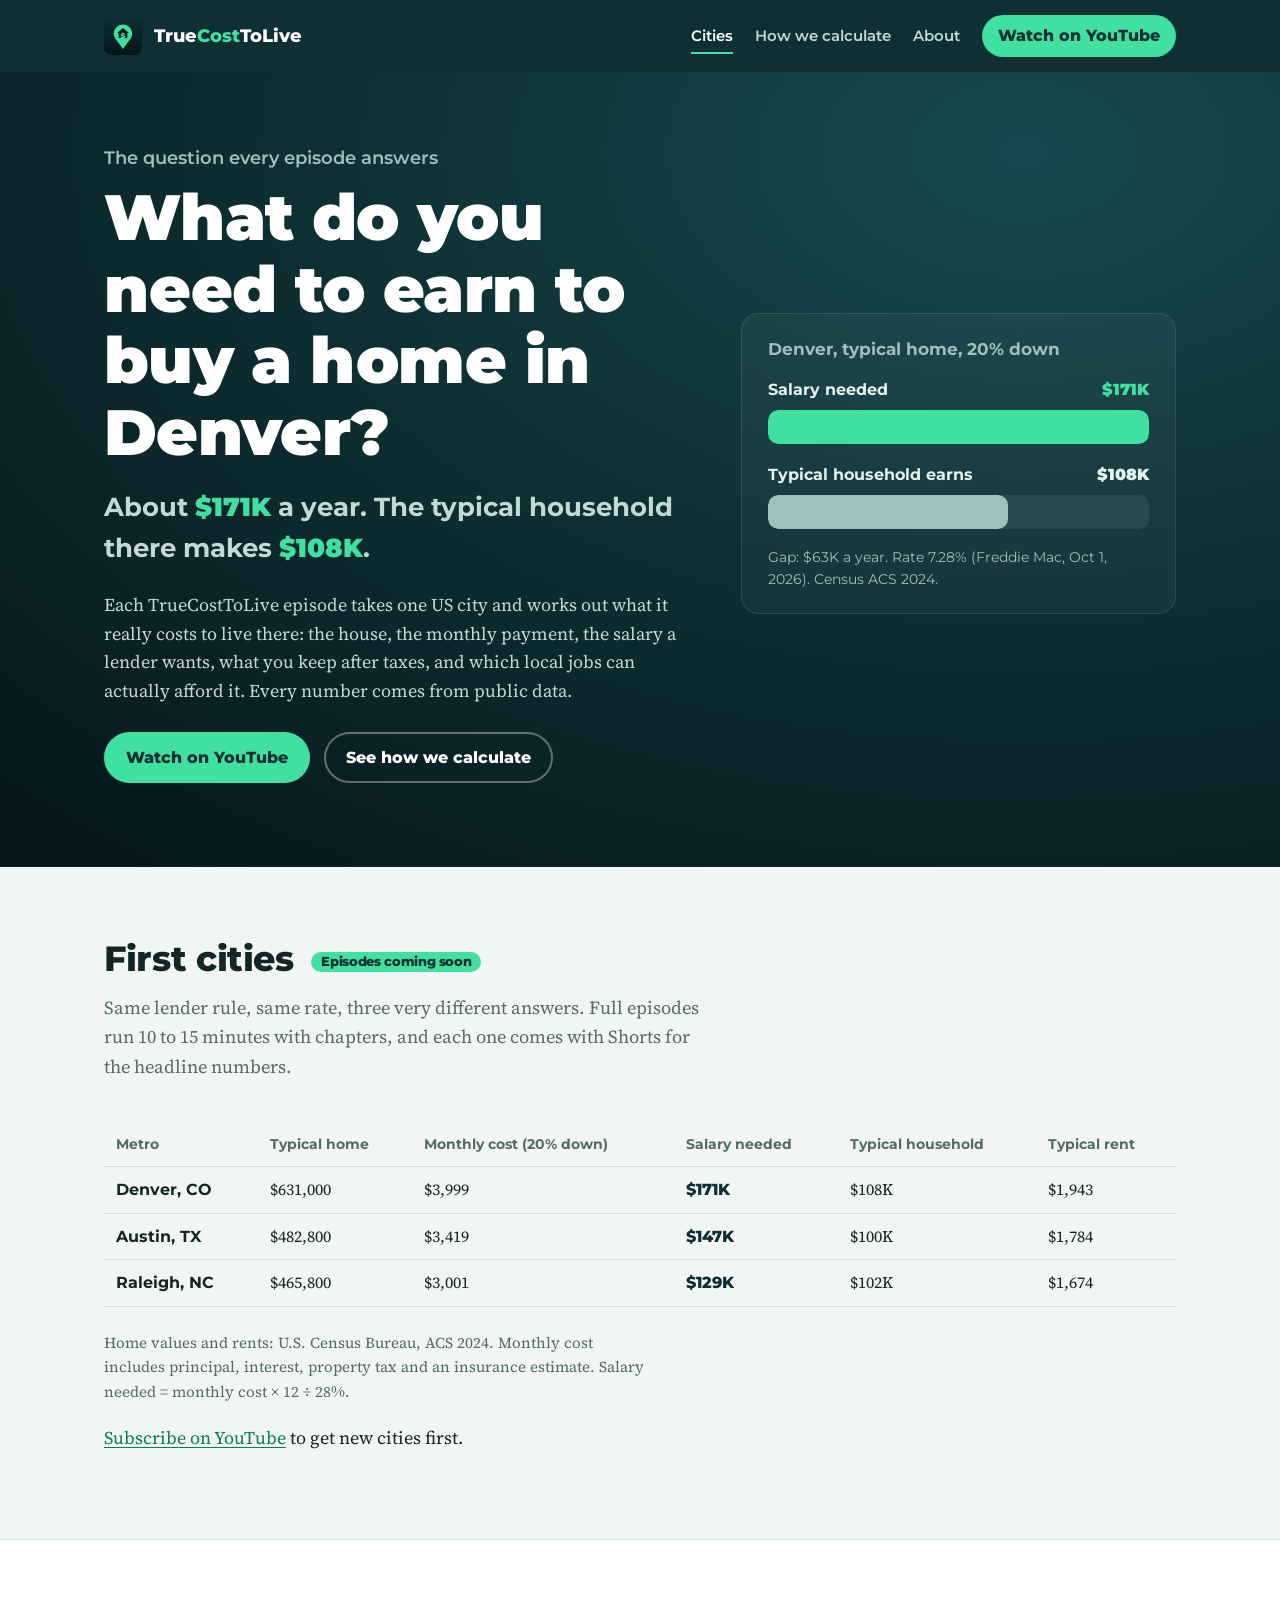
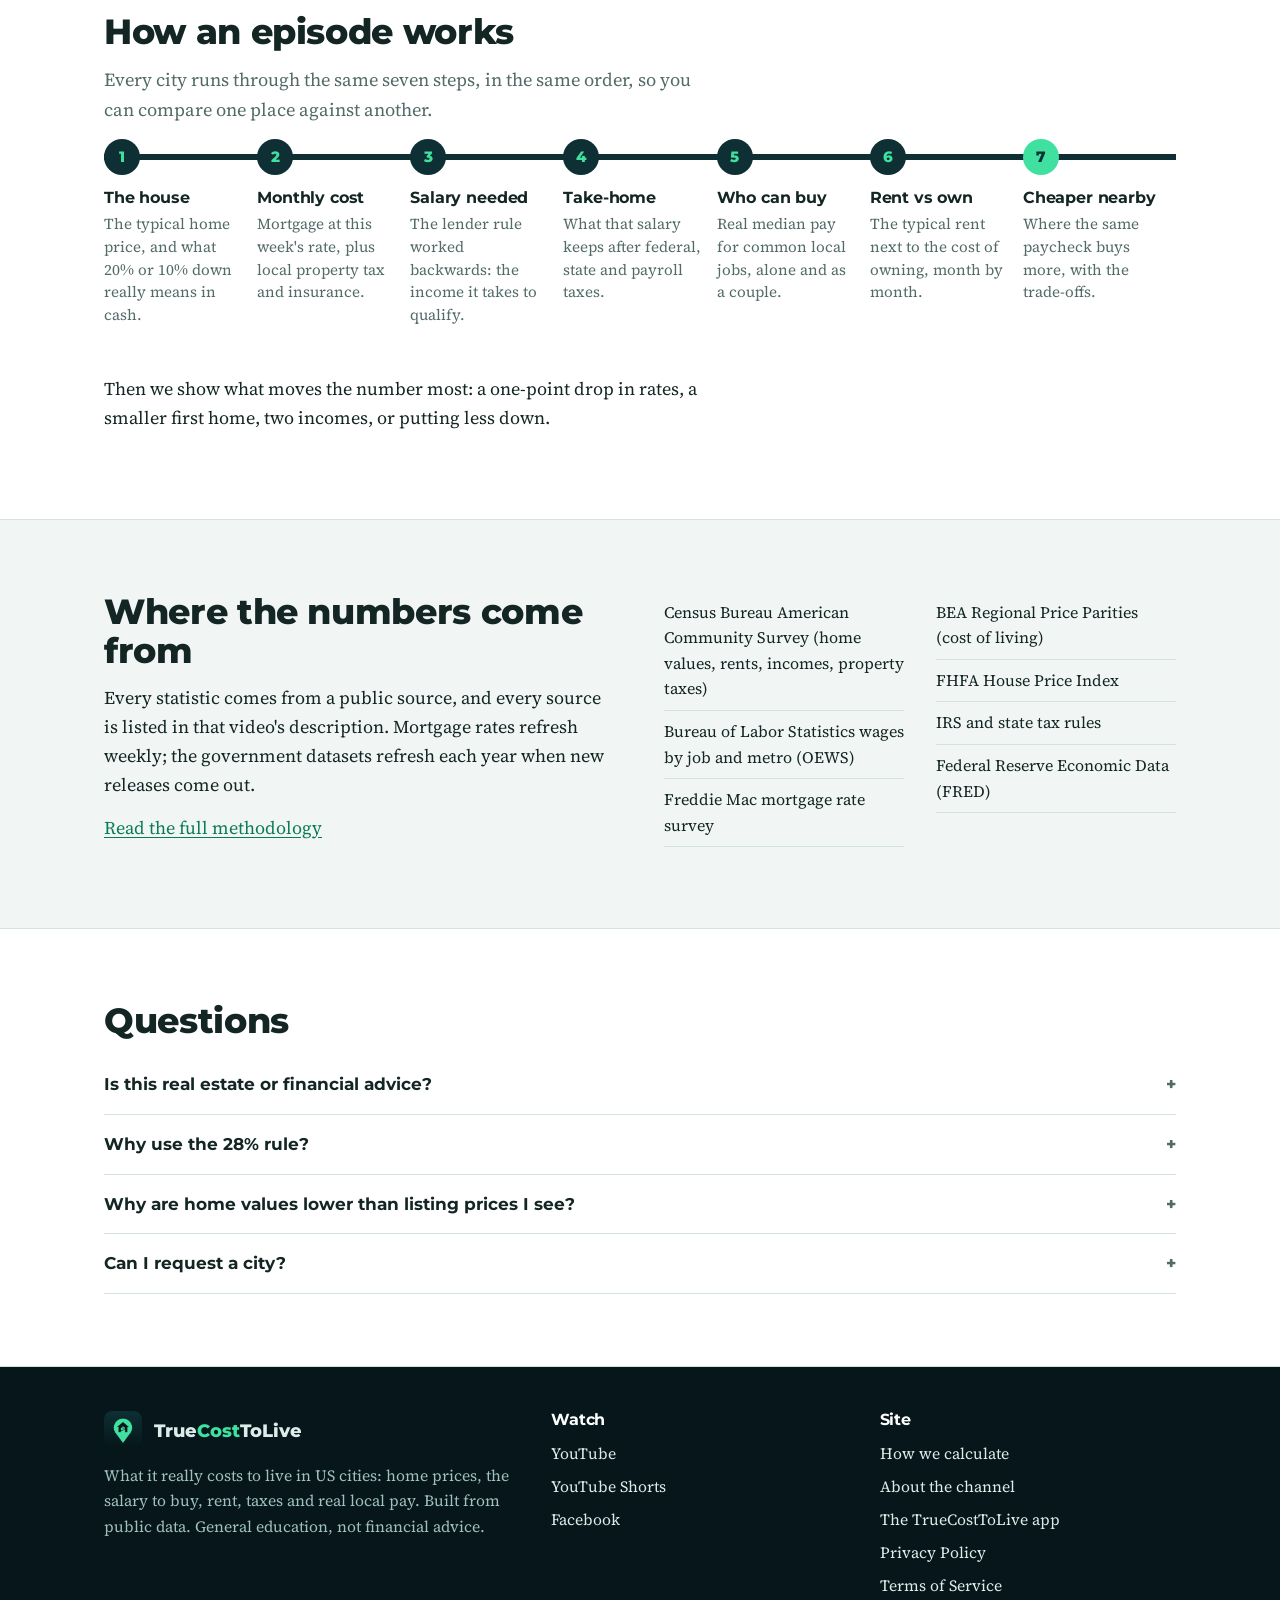
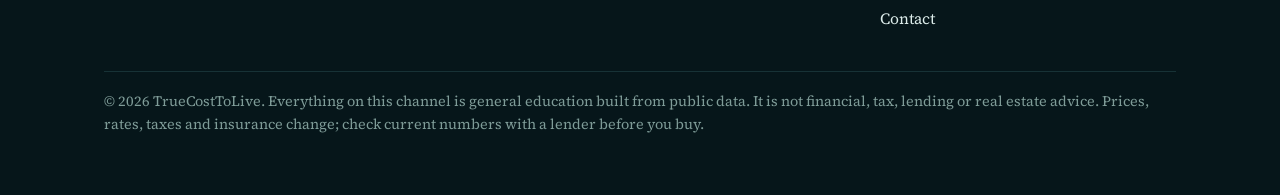
==== index.html @ 83a5be2e "page" ====
<!doctype html>
<html lang="en">
<head>
<meta charset="utf-8">
<meta name="viewport" content="width=device-width, initial-scale=1">
<title>TrueCostToLive: what it really costs to live there</title>
<meta name="description" content="The salary you need to buy a home, rent vs own, taxes and real local pay for US cities. Built from public data.">
<link rel="icon" href="favicon.ico" sizes="any">
<link rel="icon" type="image/png" sizes="32x32" href="assets/img/favicon-32.png">
<link rel="icon" type="image/png" sizes="512x512" href="assets/img/icon-512.png">
<link rel="apple-touch-icon" href="apple-touch-icon.png">
<meta name="theme-color" content="#0e3034">
<meta property="og:title" content="TrueCostToLive: what it really costs to live there">
<meta property="og:description" content="The salary you need to buy a home, rent vs own, taxes and real local pay for US cities. Built from public data.">
<meta property="og:image" content="https://tonydo2020.github.io/TrueCostToLive/assets/img/og-image.png">
<meta property="og:url" content="https://tonydo2020.github.io/TrueCostToLive/">
<meta property="og:type" content="website">
<meta name="twitter:card" content="summary_large_image">
<link rel="preconnect" href="https://fonts.googleapis.com">
<link rel="preconnect" href="https://fonts.gstatic.com" crossorigin>
<link href="https://fonts.googleapis.com/css2?family=Source+Serif+4:ital,opsz,wght@0,8..60,400;0,8..60,600;1,8..60,400&display=swap" rel="stylesheet">
<link rel="stylesheet" href="assets/site.css">
</head>
<body>
<a class="skip" href="#main">Skip to content</a>
<header class="site-head">
  <div class="wrap">
    <a class="brand" href="index.html"><img src="assets/img/icon-512.png" alt="" width="38" height="38"><span>True<b>Cost</b>ToLive</span></a>
    <nav class="nav" aria-label="Main"><a href="index.html" aria-current="page">Cities</a><a href="methodology.html">How we calculate</a><a href="about.html">About</a><a class="btn btn-gold" href="https://www.youtube.com/@truecosttolive">Watch on YouTube</a></nav>
  </div>
</header>
<main id="main">

<section class="hero">
  <div class="wrap">
    <div>
      <p class="ask">The question every episode answers</p>
      <h1>What do you need to earn to buy a home in Denver?</h1>
      <p class="answer">About <strong>$171K</strong> a year. The typical household there makes <strong>$108K</strong>.</p>
      <p>Each TrueCostToLive episode takes one US city and works out what it really costs to live there: the house, the monthly payment, the salary a lender wants, what you keep after taxes, and which local jobs can actually afford it. Every number comes from public data.</p>
      <div class="cta-row">
        <a class="btn btn-gold" href="https://www.youtube.com/@truecosttolive">Watch on YouTube</a>
        <a class="btn btn-ghost" href="methodology.html">See how we calculate</a>
      </div>
    </div>
    <div class="gap" role="img" aria-label="Bar chart: salary needed to buy the typical Denver home, $171,000, versus the typical household income, $108,000">
      <h2>Denver, typical home, 20% down</h2>
      <div class="row need"><div class="lab"><span>Salary needed</span><b>$171K</b></div><div class="track"><div class="fill"></div></div></div>
      <div class="row have"><div class="lab"><span>Typical household earns</span><b>$108K</b></div><div class="track"><div class="fill"></div></div></div>
      <p class="note-sm">Gap: $63K a year. Rate 7.28% (Freddie Mac, Oct 1, 2026). Census ACS 2024.</p>
    </div>
  </div>
</section>

<section class="section">
  <div class="wrap">
    <h2>First cities <span class="soon">Episodes coming soon</span></h2>
    <p class="lede">Same lender rule, same rate, three very different answers. Full episodes run 10 to 15 minutes with chapters, and each one comes with Shorts for the headline numbers.</p>
    <div class="cities">
      <table class="table">
        <tr><th>Metro</th><th>Typical home</th><th>Monthly cost (20% down)</th><th>Salary needed</th><th>Typical household</th><th>Typical rent</th></tr>
        <tr><td>Denver, CO</td><td>$631,000</td><td>$3,999</td><td class="big">$171K</td><td>$108K</td><td>$1,943</td></tr><tr><td>Austin, TX</td><td>$482,800</td><td>$3,419</td><td class="big">$147K</td><td>$100K</td><td>$1,784</td></tr><tr><td>Raleigh, NC</td><td>$465,800</td><td>$3,001</td><td class="big">$129K</td><td>$102K</td><td>$1,674</td></tr>
      </table>
    </div>
    <p style="font-size:0.95rem;color:var(--slate)">Home values and rents: U.S. Census Bureau, ACS 2024. Monthly cost includes principal, interest, property tax and an insurance estimate. Salary needed = monthly cost × 12 ÷ 28%.</p>
    <p style="margin-top:20px"><a href="https://www.youtube.com/@truecosttolive">Subscribe on YouTube</a> to get new cities first.</p>
  </div>
</section>

<section class="section alt">
  <div class="wrap">
    <h2>How an episode works</h2>
    <p class="lede">Every city runs through the same seven steps, in the same order, so you can compare one place against another.</p>
    <ol class="steps"><li><h3>The house</h3><p>The typical home price, and what 20% or 10% down really means in cash.</p></li><li><h3>Monthly cost</h3><p>Mortgage at this week's rate, plus local property tax and insurance.</p></li><li><h3>Salary needed</h3><p>The lender rule worked backwards: the income it takes to qualify.</p></li><li><h3>Take-home</h3><p>What that salary keeps after federal, state and payroll taxes.</p></li><li><h3>Who can buy</h3><p>Real median pay for common local jobs, alone and as a couple.</p></li><li><h3>Rent vs own</h3><p>The typical rent next to the cost of owning, month by month.</p></li><li><h3>Cheaper nearby</h3><p>Where the same paycheck buys more, with the trade-offs.</p></li></ol>
    <p style="margin-top:34px">Then we show what moves the number most: a one-point drop in rates, a smaller first home, two incomes, or putting less down.</p>
  </div>
</section>

<section class="section">
  <div class="wrap two">
    <div>
      <h2>Where the numbers come from</h2>
      <p>Every statistic comes from a public source, and every source is listed in that video's description. Mortgage rates refresh weekly; the government datasets refresh each year when new releases come out.</p>
      <p><a href="methodology.html">Read the full methodology</a></p>
    </div>
    <ul class="sources">
      <li>Census Bureau American Community Survey (home values, rents, incomes, property taxes)</li>
      <li>Bureau of Labor Statistics wages by job and metro (OEWS)</li>
      <li>Freddie Mac mortgage rate survey</li>
      <li>BEA Regional Price Parities (cost of living)</li>
      <li>FHFA House Price Index</li>
      <li>IRS and state tax rules</li>
      <li>Federal Reserve Economic Data (FRED)</li>
    </ul>
  </div>
</section>

<section class="section alt">
  <div class="wrap">
    <h2>Questions</h2>
    <details><summary>Is this real estate or financial advice?</summary><p>No. It's general education: one clear way to run the numbers for a typical home in a typical situation. Your price, rate, credit, debts and taxes will differ, so check current numbers with a lender before you buy.</p></details>
    <details><summary>Why use the 28% rule?</summary><p>Many lenders look for your housing payment to stay under about 28% of your gross income, and your total debts under about 36%. It's a common yardstick, not a law, and some loans allow more. We show the math so you can plug in your own number.</p></details>
    <details><summary>Why are home values lower than listing prices I see?</summary><p>The Census figure is the typical value owners report for all homes, not just the ones for sale right now, and it lags today's market a little. Homes listed today in hot areas often cost more, so treat our numbers as a floor.</p></details>
    <details><summary>Can I request a city?</summary><p>Yes. Comment the city you want and the job you'd use to buy there on any episode. We cover the largest US metros first and update every city each year.</p></details>
  </div>
</section>

</main>
<footer class="site-foot">
  <div class="wrap">
    <div>
      <a class="brand" href="index.html"><img src="assets/img/icon-512.png" alt="" width="38" height="38"><span>True<b>Cost</b>ToLive</span></a>
      <p style="margin-top:14px">What it really costs to live in US cities: home prices, the salary to buy, rent, taxes and real local pay. Built from public data. General education, not financial advice.</p>
    </div>
    <div>
      <h3>Watch</h3>
      <ul>
        <li><a href="https://www.youtube.com/@truecosttolive">YouTube</a></li>
        <li><a href="https://www.youtube.com/@truecosttolive/shorts">YouTube Shorts</a></li>
        <li><a href="https://www.facebook.com/truecosttolive">Facebook</a></li>
      </ul>
    </div>
    <div>
      <h3>Site</h3>
      <ul>
        <li><a href="methodology.html">How we calculate</a></li>
        <li><a href="about.html">About the channel</a></li>
        <li><a href="about.html#app">The TrueCostToLive app</a></li>
        <li><a href="privacy-policy.html">Privacy Policy</a></li>
        <li><a href="terms-of-service.html">Terms of Service</a></li>
        <li><a href="mailto:taleoftony@gmail.com">Contact</a></li>
      </ul>
    </div>
    <p class="fine">© 2026 TrueCostToLive. Everything on this channel is general education built from public data. It is not financial, tax, lending or real estate advice. Prices, rates, taxes and insurance change; check current numbers with a lender before you buy.</p>
  </div>
</footer>
</body>
</html>
---- assets/site.css ----
@font-face {
  font-family: "Montserrat";
  src: url("fonts/Montserrat.ttf") format("truetype");
  font-weight: 100 900;
  font-display: swap;
}

:root {
  --navy: #0e3034;          /* deep teal (kept the old variable names so the rules below read the same) */
  --navy-deep: #06161a;
  --gold: #40e0a0;          /* mint accent */
  --page: #f1f6f5;
  --ink: #142624;
  --slate: #536b68;
  --line: #d3e2df;
  --white: #ffffff;
  --display: "Montserrat", "Segoe UI", system-ui, sans-serif;
  --body: "Source Serif 4", Georgia, "Times New Roman", serif;
  --wrap: 1120px;
}

* { box-sizing: border-box; }
html { -webkit-text-size-adjust: 100%; }
body {
  margin: 0;
  background: var(--page);
  color: var(--ink);
  font-family: var(--body);
  font-size: 1.125rem;
  line-height: 1.6;
}
img { max-width: 100%; display: block; }
a { color: #0b7a57; text-underline-offset: 3px; }
a:hover { color: var(--navy); }
:focus-visible { outline: 3px solid var(--gold); outline-offset: 3px; border-radius: 4px; }

.wrap { max-width: var(--wrap); margin: 0 auto; padding: 0 24px; }
.skip { position: absolute; left: -999px; top: 0; background: var(--gold); color: var(--navy); padding: 10px 14px; z-index: 10; }
.skip:focus { left: 12px; top: 12px; }

h1, h2, h3, .display { font-family: var(--display); color: inherit; line-height: 1.12; letter-spacing: -0.01em; }
h1 { font-size: clamp(2.3rem, 5.2vw, 4rem); font-weight: 900; margin: 0 0 18px; }
h2 { font-size: clamp(1.6rem, 3vw, 2.2rem); font-weight: 800; margin: 0 0 14px; }
h3 { font-size: 1.15rem; font-weight: 700; margin: 0 0 6px; }
p { margin: 0 0 14px; max-width: 68ch; }

/* ---------- header ---------- */
.site-head { background: var(--navy); color: var(--white); }
.site-head .wrap { display: flex; align-items: center; gap: 28px; min-height: 72px; flex-wrap: wrap; }
.brand { display: flex; align-items: center; gap: 12px; text-decoration: none; color: var(--white); font-family: var(--display); font-weight: 800; font-size: 1.15rem; }
.brand img { width: 38px; height: 38px; }
.brand b { color: var(--gold); font-weight: 800; }
.nav { display: flex; gap: 22px; flex-wrap: wrap; margin-left: auto; align-items: center; font-family: var(--display); font-size: 0.95rem; font-weight: 600; }
.nav a { color: #c3d9d6; text-decoration: none; padding: 6px 0; }
.nav a:hover, .nav a[aria-current="page"] { color: var(--white); box-shadow: inset 0 -2px 0 var(--gold); }

.btn { display: inline-block; font-family: var(--display); font-weight: 800; font-size: 1rem; text-decoration: none; padding: 13px 22px; border-radius: 999px; }
.btn-gold { background: var(--gold); color: var(--navy); }
.btn-gold:hover { background: #6febbb; color: var(--navy); }
.btn-ghost { color: var(--white); box-shadow: inset 0 0 0 2px rgba(255, 255, 255, 0.35); }
.btn-ghost:hover { color: var(--white); box-shadow: inset 0 0 0 2px var(--gold); }
.nav .btn { padding: 8px 16px; color: var(--navy); }
.nav .btn:hover { box-shadow: none; color: var(--navy); }

/* ---------- hero ---------- */
.hero { background: radial-gradient(120% 120% at 80% 10%, #164a50 0%, var(--navy) 45%, var(--navy-deep) 100%); color: var(--white); padding: 72px 0 84px; overflow: hidden; }
.hero .wrap { display: grid; grid-template-columns: 1.15fr 0.85fr; gap: 48px; align-items: center; }
.hero .ask { font-family: var(--display); font-weight: 600; color: #9fc0bc; font-size: 1.1rem; margin-bottom: 10px; }
.hero h1 { color: var(--white); }
.answer { font-family: var(--display); font-size: clamp(1.25rem, 2.4vw, 1.6rem); font-weight: 700; margin: 0 0 22px; color: #e6f2f0; }
.answer strong { color: var(--gold); font-weight: 900; }
.hero p { color: #c3d9d6; }
.cta-row { display: flex; gap: 14px; flex-wrap: wrap; margin-top: 26px; }

/* hero chart: salary needed vs what the typical household earns */
.gap { background: rgba(255, 255, 255, 0.04); border: 1px solid rgba(255, 255, 255, 0.10); border-radius: 18px; padding: 26px 26px 22px; }
.gap h2 { font-size: 1.05rem; font-weight: 700; color: #9fc0bc; margin: 0 0 18px; letter-spacing: 0; }
.gap .row { margin-bottom: 18px; }
.gap .lab { display: flex; justify-content: space-between; font-family: var(--display); font-weight: 700; font-size: 0.98rem; color: #e6f2f0; margin-bottom: 8px; }
.gap .lab b { font-weight: 900; }
.gap .track { height: 34px; border-radius: 10px; background: rgba(255, 255, 255, 0.07); overflow: hidden; }
.gap .fill { height: 100%; border-radius: 10px; transform-origin: left; }
.gap .need .fill { background: var(--gold); width: 100%; }
.gap .have .fill { background: #9fc0bc; width: 63%; }
.gap .need .lab b { color: var(--gold); }
.gap .note-sm { font-family: var(--display); font-size: 0.85rem; color: #9fc0bc; margin: 6px 0 0; max-width: none; }
@media (prefers-reduced-motion: no-preference) {
  .gap .fill { animation: grow 900ms cubic-bezier(.2, .8, .2, 1) both; }
  .gap .have .fill { animation-delay: 150ms; }
  @keyframes grow { from { transform: scaleX(0.03); } to { transform: scaleX(1); } }
}

/* ---------- sections ---------- */
.section { padding: 72px 0; }
.section.alt { background: var(--white); border-top: 1px solid var(--line); border-bottom: 1px solid var(--line); }
.lede { color: var(--slate); font-size: 1.15rem; margin-bottom: 30px; }

.videos { display: grid; grid-template-columns: repeat(3, 1fr); gap: 26px; }
.video { text-decoration: none; color: var(--ink); }
.video .thumb { aspect-ratio: 16 / 9; border-radius: 12px; overflow: hidden; background: var(--navy); }
.video .thumb img { width: 100%; height: 100%; object-fit: cover; }
.video h3 { margin-top: 12px; font-size: 1.05rem; line-height: 1.3; }
.video:hover h3 { color: #0b7a57; }
.video .len { font-family: var(--display); font-size: 0.85rem; font-weight: 600; color: var(--slate); }

.steps { list-style: none; margin: 0; padding: 0; display: grid; grid-template-columns: repeat(7, 1fr); gap: 0; border-top: 6px solid var(--navy); }
.steps li { padding: 18px 14px 0 0; position: relative; }
.steps li::before { content: counter(step); counter-increment: step; display: grid; place-items: center; width: 36px; height: 36px; margin-top: -39px; margin-bottom: 14px; border-radius: 50%; background: var(--navy); color: var(--gold); font-family: var(--display); font-weight: 800; font-size: 0.95rem; }
.steps li:last-child::before { background: var(--gold); color: var(--navy); }
.steps { counter-reset: step; }
.steps h3 { font-size: 1rem; }
.steps p { font-size: 0.95rem; color: var(--slate); line-height: 1.5; }

.two { display: grid; grid-template-columns: 1fr 1fr; gap: 48px; }
.sources { margin: 0; padding: 0; list-style: none; columns: 2; column-gap: 32px; }
.sources li { break-inside: avoid; padding: 8px 0; border-bottom: 1px solid var(--line); font-size: 1rem; }

details { border-bottom: 1px solid var(--line); padding: 16px 0; }
summary { cursor: pointer; font-family: var(--display); font-weight: 700; font-size: 1.05rem; list-style: none; display: flex; justify-content: space-between; gap: 16px; }
summary::-webkit-details-marker { display: none; }
summary::after { content: "+"; font-weight: 800; color: var(--slate); }
details[open] summary::after { content: "–"; }
details p { margin: 12px 0 0; color: #2f4441; }

/* ---------- article pages (about, methodology, policies) ---------- */
.page-head { background: var(--navy); color: var(--white); padding: 56px 0 48px; }
.page-head h1 { color: var(--white); margin: 0; font-size: clamp(2rem, 4vw, 3rem); }
.page-head p { color: #c3d9d6; margin: 12px 0 0; }
.article { padding: 48px 0 72px; }
.article .wrap { max-width: 820px; }
.article h2 { font-size: 1.45rem; margin-top: 42px; }
.article h3 { margin-top: 26px; }
.article ul { padding-left: 22px; max-width: 68ch; }
.article li { margin-bottom: 6px; }
.updated { color: var(--slate); font-size: 0.95rem; }
.note { background: var(--white); border-left: 5px solid var(--gold); padding: 16px 20px; border-radius: 0 10px 10px 0; margin: 24px 0; }
.table { width: 100%; border-collapse: collapse; font-size: 1rem; margin: 12px 0 24px; }
.table th, .table td { text-align: left; padding: 10px 12px; border-bottom: 1px solid var(--line); vertical-align: top; }
.table th { font-family: var(--display); font-size: 0.9rem; font-weight: 700; color: var(--slate); }

.cities { overflow-x: auto; }
.cities .table td:first-child { font-family: var(--display); font-weight: 700; }
.cities .table td.big { font-family: var(--display); font-weight: 800; color: var(--navy); }
.soon { display: inline-block; font-family: var(--display); font-size: 0.8rem; font-weight: 800; color: var(--navy); background: var(--gold); border-radius: 999px; padding: 3px 10px; margin-left: 8px; vertical-align: middle; }

/* ---------- footer ---------- */
.site-foot { background: var(--navy-deep); color: #9fc0bc; padding: 44px 0; font-size: 0.98rem; }
.site-foot .wrap { display: grid; grid-template-columns: 1.4fr 1fr 1fr; gap: 32px; }
.site-foot a { color: #dcecea; text-decoration: none; }
.site-foot a:hover { color: var(--gold); }
.site-foot ul { list-style: none; margin: 0; padding: 0; }
.site-foot li { margin-bottom: 8px; }
.site-foot h3 { color: var(--white); font-size: 0.98rem; margin-bottom: 12px; }
.site-foot .fine { grid-column: 1 / -1; max-width: none; border-top: 1px solid #173236; padding-top: 18px; font-size: 0.9rem; color: #7f9c98; }

/* ---------- responsive ---------- */
@media (max-width: 920px) {
  .hero .wrap, .two { grid-template-columns: 1fr; }
  .gap { margin-top: 36px; }
  .videos { grid-template-columns: 1fr 1fr; }
  .steps { grid-template-columns: 1fr; border-top: 0; border-left: 6px solid var(--navy); padding-left: 22px; }
  .steps li { padding: 0 0 20px 0; }
  .steps li::before { position: absolute; left: -43px; top: -4px; margin: 0; }
  .sources { columns: 1; }
  .site-foot .wrap { grid-template-columns: 1fr 1fr; }
}
@media (max-width: 600px) {
  body { font-size: 1.06rem; }
  .nav { margin-left: 0; gap: 16px; }
  .site-head .wrap { padding-top: 12px; padding-bottom: 12px; }
  .videos { grid-template-columns: 1fr; }
  .site-foot .wrap { grid-template-columns: 1fr; }
  .hero { padding: 48px 0 60px; }
}
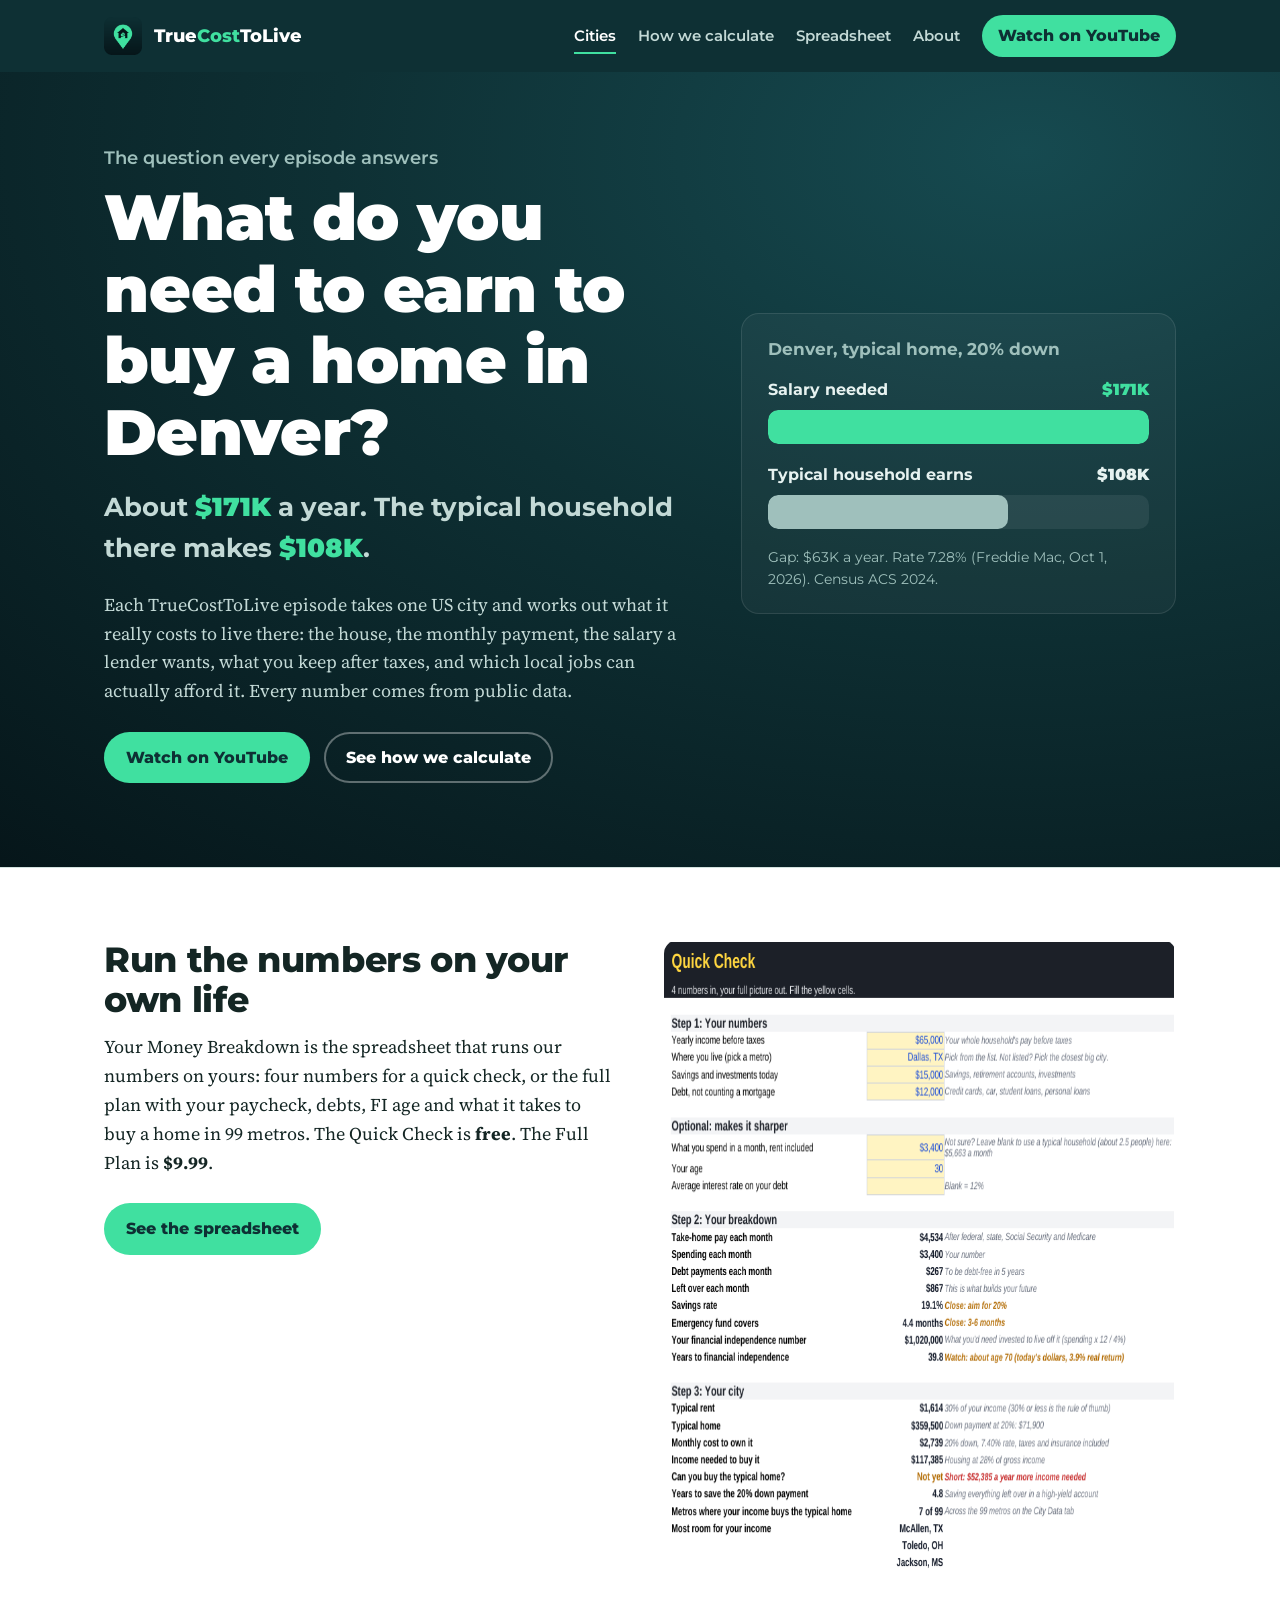
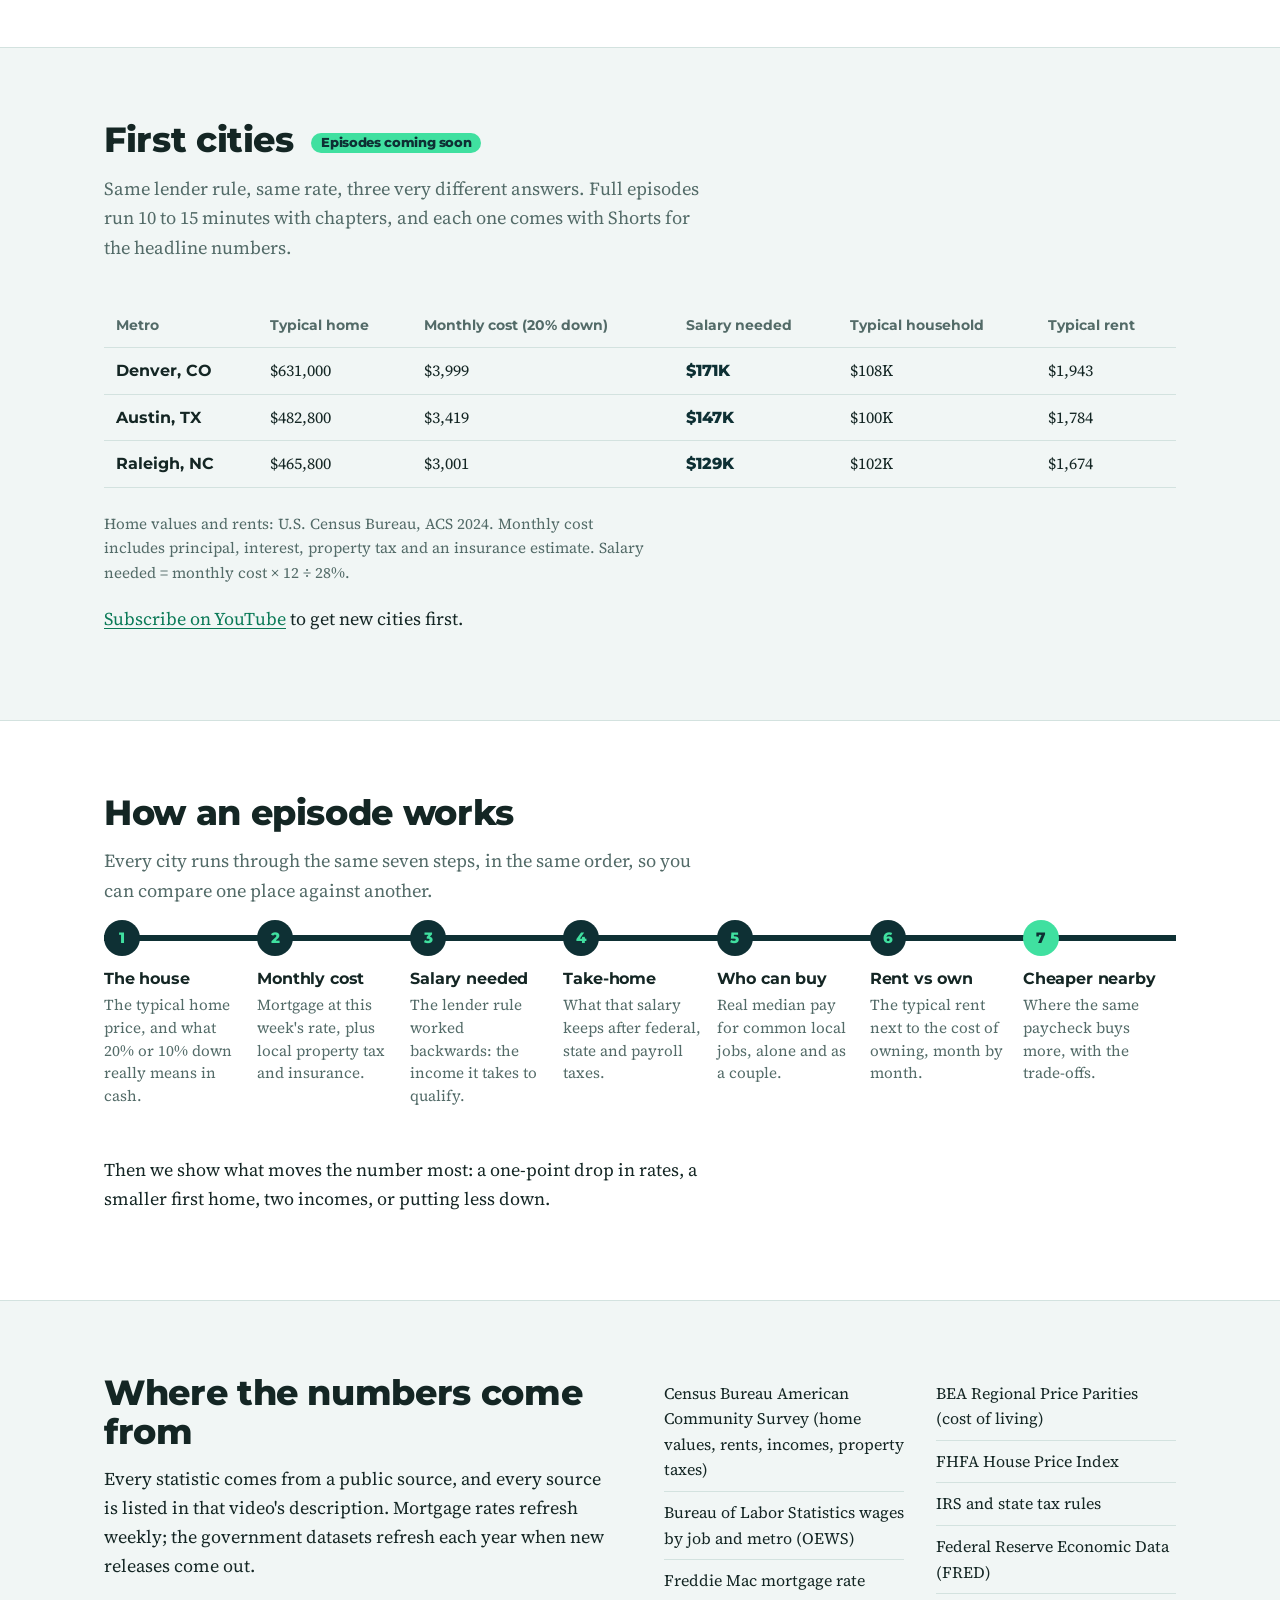
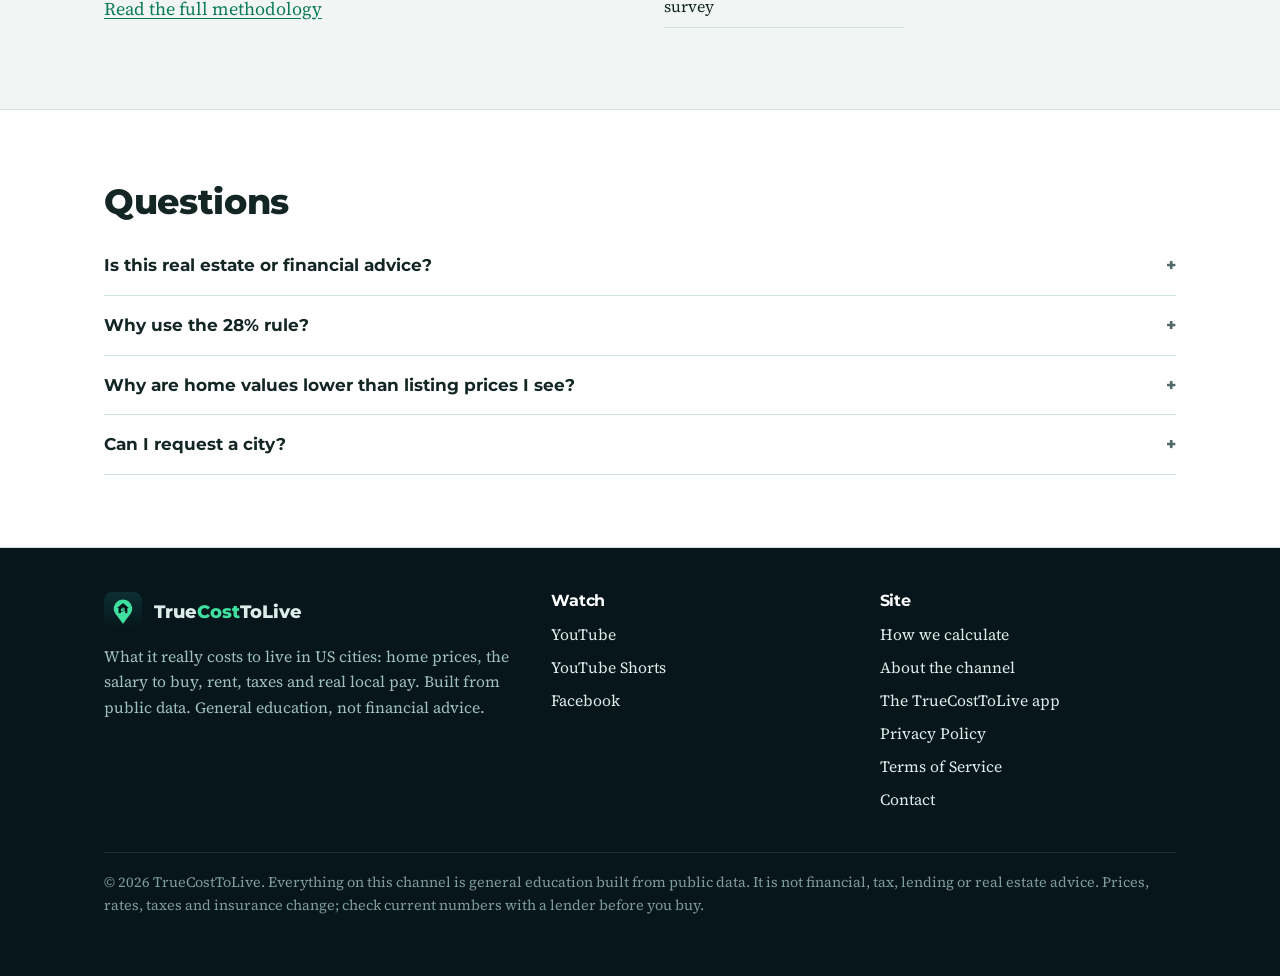
==== commit 7a65f7bf: "Add files via upload" ====
--- a/index.html
+++ b/index.html
@@ -26,7 +26,7 @@
 <header class="site-head">
   <div class="wrap">
     <a class="brand" href="index.html"><img src="assets/img/icon-512.png" alt="" width="38" height="38"><span>True<b>Cost</b>ToLive</span></a>
-    <nav class="nav" aria-label="Main"><a href="index.html" aria-current="page">Cities</a><a href="methodology.html">How we calculate</a><a href="about.html">About</a><a class="btn btn-gold" href="https://www.youtube.com/@truecosttolive">Watch on YouTube</a></nav>
+    <nav class="nav" aria-label="Main"><a href="index.html" aria-current="page">Cities</a><a href="methodology.html">How we calculate</a><a href="planner.html">Spreadsheet</a><a href="about.html">About</a><a class="btn btn-gold" href="https://www.youtube.com/@truecosttolive">Watch on YouTube</a></nav>
   </div>
 </header>
 <main id="main">
@@ -51,6 +51,19 @@
     </div>
   </div>
 </section>
+<!-- planner -->
+<section class="section alt">
+  <div class="wrap two">
+    <div>
+      <h2>Run the numbers on your own life</h2>
+      <p>Your Money Breakdown is the spreadsheet that runs our numbers on yours: four numbers for a quick check, or the full plan
+      with your paycheck, debts, FI age and what it takes to buy a home in 99 metros. The Quick Check is <strong>free</strong>. The Full Plan is <strong>$9.99</strong>.</p>
+      <div class="cta-row"><a class="btn btn-gold" href="planner.html">See the spreadsheet</a></div>
+    </div>
+    <div><img src="assets/img/planner-quick-check.png" alt="The spreadsheet's Quick Check tab" width="760" height="635" loading="lazy" style="border-radius:14px"></div>
+  </div>
+</section>
+<!-- /planner -->
 
 <section class="section">
   <div class="wrap">
@@ -128,7 +141,7 @@
         <li><a href="about.html#app">The TrueCostToLive app</a></li>
         <li><a href="privacy-policy.html">Privacy Policy</a></li>
         <li><a href="terms-of-service.html">Terms of Service</a></li>
-        <li><a href="mailto:taleoftony@gmail.com">Contact</a></li>
+        <li><a href="mailto:truecosttolive@gmail.com">Contact</a></li>
       </ul>
     </div>
     <p class="fine">© 2026 TrueCostToLive. Everything on this channel is general education built from public data. It is not financial, tax, lending or real estate advice. Prices, rates, taxes and insurance change; check current numbers with a lender before you buy.</p>
